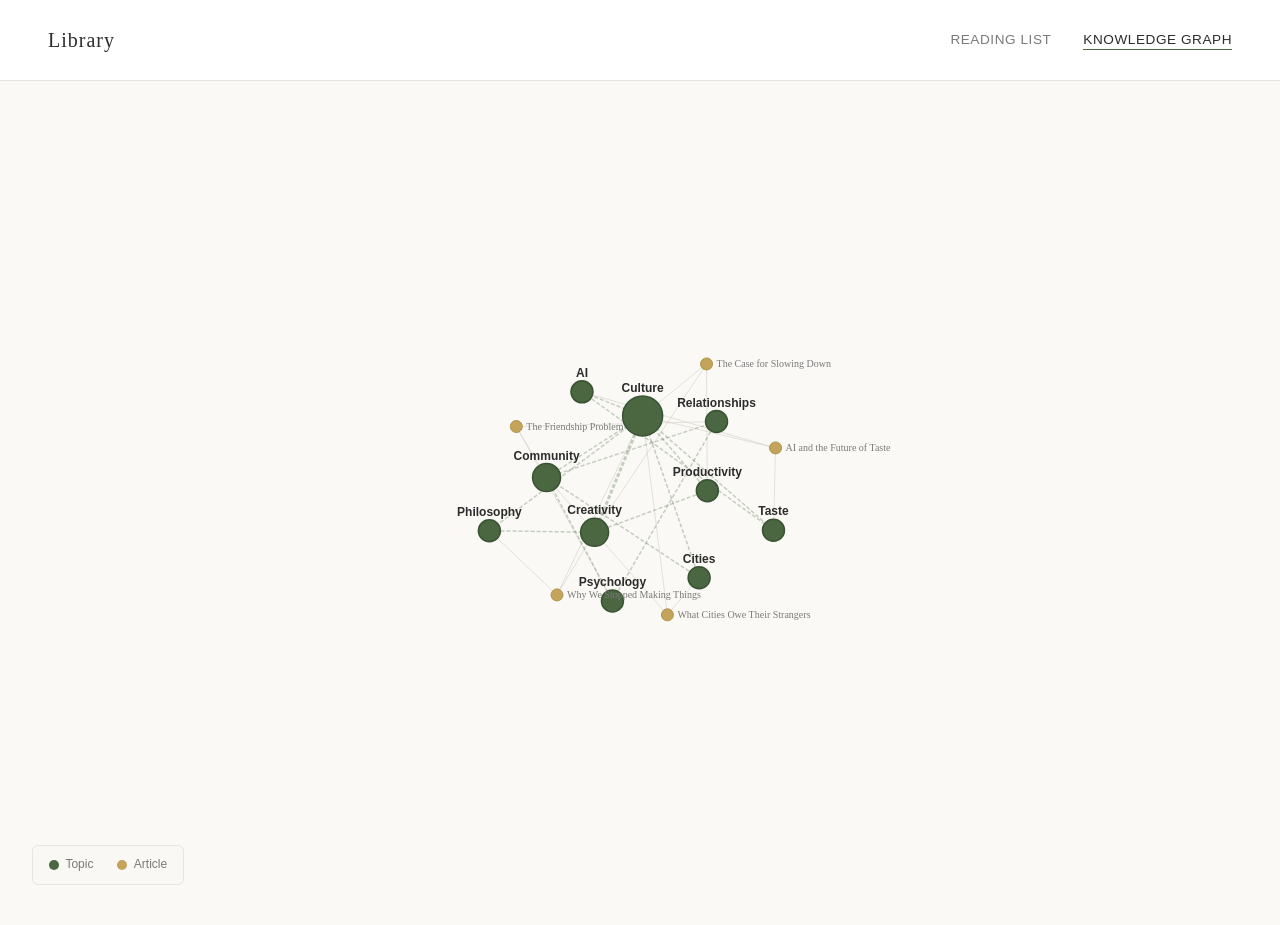
==== library/graph.html @ 1695fb92 "Add reading library: article tracking with knowledge graph website New feature for saving, organizin" ====
<!DOCTYPE html>
<html lang="en">
<head>
  <meta charset="UTF-8">
  <meta name="viewport" content="width=device-width, initial-scale=1.0">
  <title>Library - Knowledge Graph</title>
  <link rel="stylesheet" href="style.css">
  <script src="d3.min.js"></script>
</head>
<body>

<nav>
  <div class="logo">Library</div>
  <ul class="nav-links">
    <li><a href="index.html">Reading List</a></li>
    <li><a href="graph.html" class="active">Knowledge Graph</a></li>
  </ul>
</nav>

<div class="graph-container" id="graph-container">
  <div class="tooltip" id="tooltip"></div>
  <div class="graph-legend">
    <div class="legend-item"><div class="legend-dot topic"></div> Topic</div>
    <div class="legend-item"><div class="legend-dot article"></div> Article</div>
  </div>
</div>

<script src="data.js"></script>
<script>
const articles = (typeof LIBRARY_DATA !== 'undefined' && LIBRARY_DATA.articles) ? LIBRARY_DATA.articles : [];

function buildGraphData() {
  const nodes = [];
  const links = [];
  const topicSet = new Set();

  articles.forEach(a => (a.topics || []).forEach(t => topicSet.add(t)));

  topicSet.forEach(t => {
    const count = articles.filter(a => (a.topics || []).includes(t)).length;
    nodes.push({ id: 'topic:' + t, label: t, type: 'topic', count });
  });

  articles.forEach(a => {
    nodes.push({
      id: 'article:' + a.id,
      label: a.title || a.url,
      type: 'article',
      data: a,
    });
    (a.topics || []).forEach(t => {
      links.push({ source: 'article:' + a.id, target: 'topic:' + t, type: 'article_topic' });
    });
  });

  // Topic-to-topic links based on shared articles
  const topicArr = [...topicSet];
  for (let i = 0; i < topicArr.length; i++) {
    for (let j = i + 1; j < topicArr.length; j++) {
      const shared = articles.filter(a => {
        const t = a.topics || [];
        return t.includes(topicArr[i]) && t.includes(topicArr[j]);
      }).length;
      if (shared > 0) {
        links.push({
          source: 'topic:' + topicArr[i],
          target: 'topic:' + topicArr[j],
          type: 'topic_topic',
          weight: shared,
        });
      }
    }
  }

  return { nodes, links };
}

function renderGraph() {
  const container = document.getElementById('graph-container');
  const tooltip = document.getElementById('tooltip');
  const width = container.clientWidth;
  const height = container.clientHeight;

  const { nodes, links } = buildGraphData();

  if (nodes.length === 0) {
    container.innerHTML = `
      <div class="empty-state" style="padding-top: 20vh;">
        <h2>Your knowledge graph will appear here</h2>
        <p>Save articles with topics to see how your interests connect.</p>
      </div>`;
    return;
  }

  const svg = d3.select(container)
    .append('svg')
    .attr('width', width)
    .attr('height', height);

  const g = svg.append('g');

  // Zoom
  svg.call(d3.zoom()
    .scaleExtent([0.2, 4])
    .on('zoom', (event) => g.attr('transform', event.transform))
  );

  const simulation = d3.forceSimulation(nodes)
    .force('link', d3.forceLink(links).id(d => d.id).distance(d => {
      if (d.type === 'topic_topic') return 120;
      return 80;
    }))
    .force('charge', d3.forceManyBody().strength(d => d.type === 'topic' ? -300 : -100))
    .force('center', d3.forceCenter(width / 2, height / 2))
    .force('collision', d3.forceCollide().radius(d => d.type === 'topic' ? 40 : 20));

  const link = g.append('g')
    .selectAll('line')
    .data(links)
    .enter().append('line')
    .attr('class', d => d.type === 'topic_topic' ? 'link link-topic' : 'link')
    .attr('stroke-width', d => d.type === 'topic_topic' ? (d.weight || 1) * 1.5 : 1);

  const nodeG = g.append('g')
    .selectAll('g')
    .data(nodes)
    .enter().append('g')
    .attr('class', d => d.type === 'topic' ? 'node-topic' : 'node-article')
    .call(d3.drag()
      .on('start', (event, d) => {
        if (!event.active) simulation.alphaTarget(0.3).restart();
        d.fx = d.x; d.fy = d.y;
      })
      .on('drag', (event, d) => { d.fx = event.x; d.fy = event.y; })
      .on('end', (event, d) => {
        if (!event.active) simulation.alphaTarget(0);
        d.fx = null; d.fy = null;
      })
    );

  nodeG.append('circle')
    .attr('r', d => {
      if (d.type === 'topic') return 8 + (d.count || 1) * 3;
      return 6;
    });

  nodeG.append('text')
    .attr('dx', d => d.type === 'topic' ? 0 : 10)
    .attr('dy', d => d.type === 'topic' ? -(12 + (d.count || 1) * 3) : 3)
    .attr('text-anchor', d => d.type === 'topic' ? 'middle' : 'start')
    .text(d => {
      const label = d.label;
      return label.length > 35 ? label.slice(0, 32) + '...' : label;
    });

  // Tooltip on hover
  nodeG.on('mouseover', (event, d) => {
    if (d.type === 'article' && d.data) {
      const a = d.data;
      const meta = [a.author, a.source, a.date_saved].filter(Boolean).join(' &middot; ');
      tooltip.innerHTML = `
        <h3>${a.title || a.url}</h3>
        <div class="meta">${meta}</div>
        ${a.summary ? `<div class="summary">${a.summary}</div>` : ''}
      `;
      tooltip.classList.add('visible');
    } else if (d.type === 'topic') {
      const count = articles.filter(a => (a.topics || []).includes(d.label)).length;
      tooltip.innerHTML = `<h3>${d.label}</h3><div class="meta">${count} article${count !== 1 ? 's' : ''}</div>`;
      tooltip.classList.add('visible');
    }
  })
  .on('mousemove', (event) => {
    tooltip.style.left = (event.pageX + 15) + 'px';
    tooltip.style.top = (event.pageY - 10) + 'px';
  })
  .on('mouseout', () => tooltip.classList.remove('visible'))
  .on('click', (event, d) => {
    if (d.type === 'article' && d.data && d.data.url) {
      window.open(d.data.url, '_blank');
    }
  });

  simulation.on('tick', () => {
    link
      .attr('x1', d => d.source.x).attr('y1', d => d.source.y)
      .attr('x2', d => d.target.x).attr('y2', d => d.target.y);
    nodeG.attr('transform', d => `translate(${d.x},${d.y})`);
  });
}

renderGraph();
window.addEventListener('resize', () => {
  document.querySelector('#graph-container svg')?.remove();
  renderGraph();
});
</script>

</body>
</html>
---- library/style.css ----
:root {
  --bg: #faf9f6;
  --surface: #ffffff;
  --border: #e8e4df;
  --text: #2c2c2c;
  --text-muted: #7a7a7a;
  --accent: #4a6741;
  --accent-light: #e8f0e6;
  --tag-bg: #f0ece6;
  --tag-text: #5c5346;
  --person-bg: #e6ecf0;
  --person-text: #3d5a6e;
  --unread-dot: #c4a35a;
  --read-dot: #8bab82;
  --graph-topic: #4a6741;
  --graph-article: #c4a35a;
  --graph-edge: #d4cfc7;
  --font: 'Georgia', 'Times New Roman', serif;
  --font-sans: -apple-system, BlinkMacSystemFont, 'Segoe UI', sans-serif;
}

* { margin: 0; padding: 0; box-sizing: border-box; }

body {
  font-family: var(--font);
  background: var(--bg);
  color: var(--text);
  line-height: 1.6;
}

/* ── Navigation ─────────────────────────────────────────────────── */

nav {
  display: flex;
  align-items: center;
  justify-content: space-between;
  padding: 1.5rem 3rem;
  border-bottom: 1px solid var(--border);
  background: var(--surface);
}

nav .logo {
  font-size: 1.25rem;
  font-weight: normal;
  letter-spacing: 0.05em;
  color: var(--text);
}

nav .nav-links {
  display: flex;
  gap: 2rem;
  list-style: none;
  font-family: var(--font-sans);
  font-size: 0.85rem;
  letter-spacing: 0.04em;
  text-transform: uppercase;
}

nav .nav-links a {
  text-decoration: none;
  color: var(--text-muted);
  transition: color 0.2s;
  padding-bottom: 2px;
}

nav .nav-links a:hover,
nav .nav-links a.active {
  color: var(--text);
  border-bottom: 1.5px solid var(--accent);
}

/* ── Filters ────────────────────────────────────────────────────── */

.filters {
  display: flex;
  align-items: center;
  gap: 0.75rem;
  padding: 1.25rem 3rem;
  border-bottom: 1px solid var(--border);
  background: var(--surface);
  font-family: var(--font-sans);
  font-size: 0.8rem;
  flex-wrap: wrap;
}

.filter-group {
  display: flex;
  align-items: center;
  gap: 0.4rem;
}

.filter-group label {
  color: var(--text-muted);
  text-transform: uppercase;
  letter-spacing: 0.05em;
  font-size: 0.7rem;
}

.filter-btn {
  padding: 0.3rem 0.75rem;
  border: 1px solid var(--border);
  border-radius: 20px;
  background: transparent;
  color: var(--text-muted);
  cursor: pointer;
  font-family: var(--font-sans);
  font-size: 0.78rem;
  transition: all 0.15s;
}

.filter-btn:hover {
  border-color: var(--accent);
  color: var(--accent);
}

.filter-btn.active {
  background: var(--accent);
  color: white;
  border-color: var(--accent);
}

.filter-divider {
  width: 1px;
  height: 1.5rem;
  background: var(--border);
  margin: 0 0.5rem;
}

.stats {
  margin-left: auto;
  color: var(--text-muted);
  font-size: 0.78rem;
}

/* ── Article List ───────────────────────────────────────────────── */

.article-list {
  max-width: 900px;
  margin: 0 auto;
  padding: 2rem 3rem;
}

.article-card {
  padding: 1.5rem 0;
  border-bottom: 1px solid var(--border);
  cursor: default;
  transition: background 0.15s;
}

.article-card:first-child {
  padding-top: 0;
}

.article-card-header {
  display: flex;
  align-items: flex-start;
  gap: 0.75rem;
}

.status-dot {
  width: 8px;
  height: 8px;
  border-radius: 50%;
  margin-top: 0.55rem;
  flex-shrink: 0;
}

.status-dot.unread { background: var(--unread-dot); }
.status-dot.read { background: var(--read-dot); }

.article-main {
  flex: 1;
  min-width: 0;
}

.article-title {
  font-size: 1.15rem;
  font-weight: normal;
  line-height: 1.4;
}

.article-title a {
  color: var(--text);
  text-decoration: none;
}

.article-title a:hover {
  text-decoration: underline;
}

.article-meta {
  display: flex;
  align-items: center;
  gap: 0.75rem;
  margin-top: 0.3rem;
  font-family: var(--font-sans);
  font-size: 0.78rem;
  color: var(--text-muted);
}

.article-meta .sep {
  color: var(--border);
}

.article-summary {
  margin-top: 0.6rem;
  font-size: 0.95rem;
  color: var(--text-muted);
  line-height: 1.5;
}

.article-tags {
  display: flex;
  flex-wrap: wrap;
  gap: 0.4rem;
  margin-top: 0.6rem;
}

.tag {
  padding: 0.15rem 0.6rem;
  border-radius: 12px;
  font-family: var(--font-sans);
  font-size: 0.72rem;
  letter-spacing: 0.02em;
}

.tag.topic {
  background: var(--tag-bg);
  color: var(--tag-text);
}

.tag.person {
  background: var(--person-bg);
  color: var(--person-text);
}

.article-notes {
  margin-top: 0.5rem;
  padding: 0.6rem 0.8rem;
  background: var(--bg);
  border-left: 2px solid var(--accent);
  font-size: 0.88rem;
  font-style: italic;
  color: var(--text-muted);
}

.article-date {
  font-family: var(--font-sans);
  font-size: 0.75rem;
  color: var(--text-muted);
  white-space: nowrap;
  margin-top: 0.2rem;
}

.empty-state {
  text-align: center;
  padding: 4rem 2rem;
  color: var(--text-muted);
}

.empty-state h2 {
  font-weight: normal;
  font-size: 1.3rem;
  margin-bottom: 0.5rem;
}

.empty-state p {
  font-size: 0.95rem;
}

/* ── Knowledge Graph ────────────────────────────────────────────── */

.graph-container {
  width: 100%;
  height: calc(100vh - 64px);
  position: relative;
}

.graph-container svg {
  width: 100%;
  height: 100%;
}

.node-topic circle {
  fill: var(--graph-topic);
  stroke: #3a5333;
  stroke-width: 1.5;
  cursor: pointer;
}

.node-topic text {
  font-family: var(--font-sans);
  font-size: 12px;
  font-weight: 600;
  fill: var(--text);
  pointer-events: none;
}

.node-article circle {
  fill: var(--graph-article);
  stroke: #b39348;
  stroke-width: 1;
  cursor: pointer;
}

.node-article text {
  font-family: var(--font);
  font-size: 10px;
  fill: var(--text-muted);
  pointer-events: none;
}

.link {
  stroke: var(--graph-edge);
  stroke-opacity: 0.6;
}

.link-topic {
  stroke: var(--accent);
  stroke-opacity: 0.3;
  stroke-dasharray: 4 2;
}

.tooltip {
  position: absolute;
  background: var(--surface);
  border: 1px solid var(--border);
  border-radius: 6px;
  padding: 1rem;
  max-width: 320px;
  font-size: 0.85rem;
  box-shadow: 0 4px 12px rgba(0,0,0,0.08);
  pointer-events: none;
  opacity: 0;
  transition: opacity 0.15s;
  z-index: 10;
}

.tooltip.visible { opacity: 1; }

.tooltip h3 {
  font-size: 0.95rem;
  font-weight: normal;
  margin-bottom: 0.3rem;
}

.tooltip .meta {
  font-family: var(--font-sans);
  font-size: 0.75rem;
  color: var(--text-muted);
  margin-bottom: 0.4rem;
}

.tooltip .summary {
  font-size: 0.82rem;
  color: var(--text-muted);
  line-height: 1.4;
}

.graph-legend {
  position: absolute;
  bottom: 2rem;
  left: 2rem;
  display: flex;
  gap: 1.5rem;
  font-family: var(--font-sans);
  font-size: 0.75rem;
  color: var(--text-muted);
  background: rgba(250, 249, 246, 0.9);
  padding: 0.6rem 1rem;
  border-radius: 6px;
  border: 1px solid var(--border);
}

.legend-item {
  display: flex;
  align-items: center;
  gap: 0.4rem;
}

.legend-dot {
  width: 10px;
  height: 10px;
  border-radius: 50%;
}

.legend-dot.topic { background: var(--graph-topic); }
.legend-dot.article { background: var(--graph-article); }
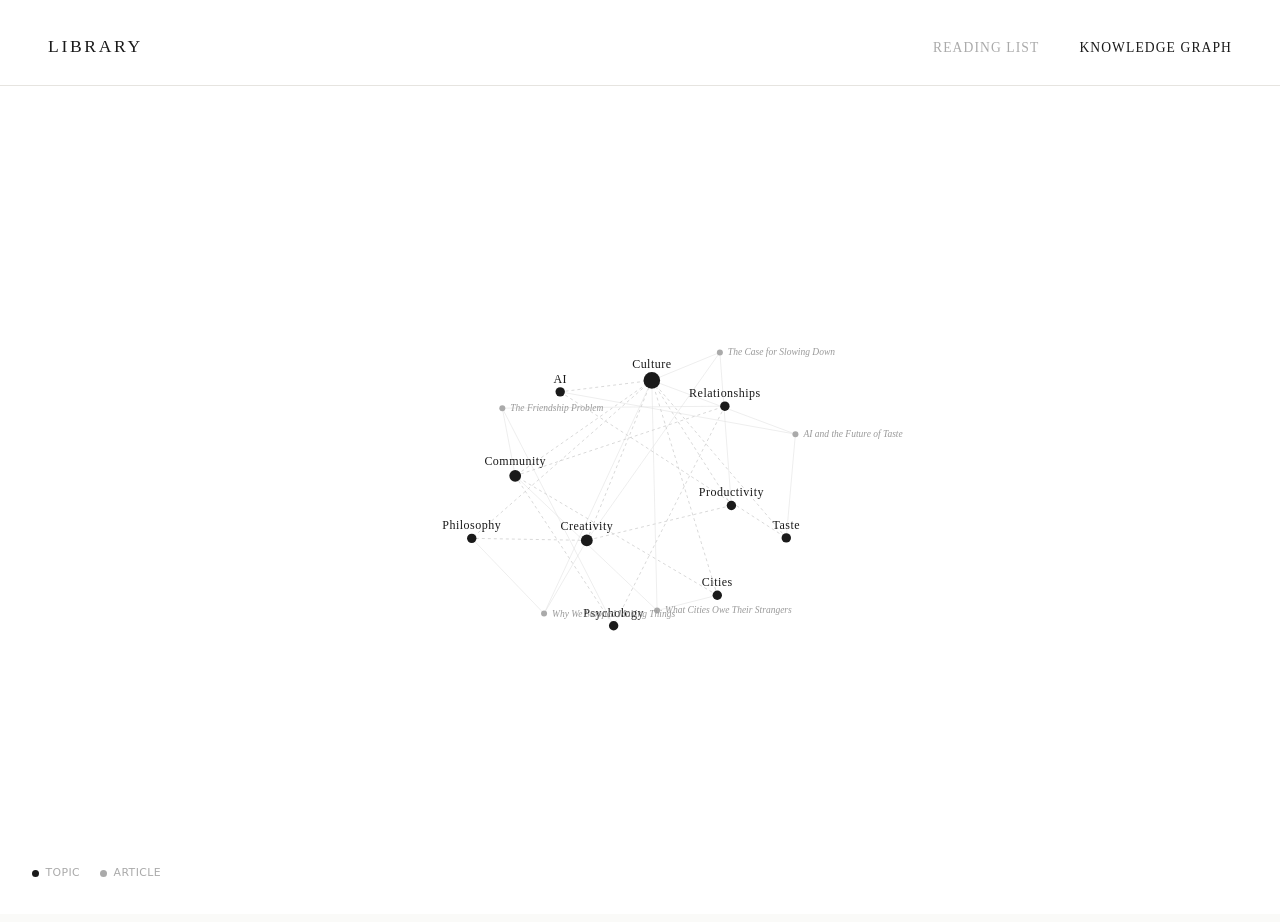
==== commit 283498b3: "Redesign knowledge graph and add article detection to email processing Graph: small black dots, seri" ====
--- a/library/graph.html
+++ b/library/graph.html
@@ -53,7 +53,6 @@
     });
   });
 
-  // Topic-to-topic links based on shared articles
   const topicArr = [...topicSet];
   for (let i = 0; i < topicArr.length; i++) {
     for (let j = i + 1; j < topicArr.length; j++) {
@@ -99,7 +98,6 @@
 
   const g = svg.append('g');
 
-  // Zoom
   svg.call(d3.zoom()
     .scaleExtent([0.2, 4])
     .on('zoom', (event) => g.attr('transform', event.transform))
@@ -107,25 +105,28 @@
 
   const simulation = d3.forceSimulation(nodes)
     .force('link', d3.forceLink(links).id(d => d.id).distance(d => {
-      if (d.type === 'topic_topic') return 120;
-      return 80;
+      if (d.type === 'topic_topic') return 160;
+      return 100;
     }))
-    .force('charge', d3.forceManyBody().strength(d => d.type === 'topic' ? -300 : -100))
+    .force('charge', d3.forceManyBody().strength(d => d.type === 'topic' ? -400 : -80))
     .force('center', d3.forceCenter(width / 2, height / 2))
-    .force('collision', d3.forceCollide().radius(d => d.type === 'topic' ? 40 : 20));
-
+    .force('collision', d3.forceCollide().radius(d => d.type === 'topic' ? 30 : 15));
+
+  // Draw links
   const link = g.append('g')
     .selectAll('line')
     .data(links)
     .enter().append('line')
-    .attr('class', d => d.type === 'topic_topic' ? 'link link-topic' : 'link')
-    .attr('stroke-width', d => d.type === 'topic_topic' ? (d.weight || 1) * 1.5 : 1);
-
+    .attr('stroke', d => d.type === 'topic_topic' ? '#ccc' : '#ddd')
+    .attr('stroke-width', d => d.type === 'topic_topic' ? 0.75 : 0.5)
+    .attr('stroke-dasharray', d => d.type === 'topic_topic' ? '3 3' : 'none');
+
+  // Draw nodes
   const nodeG = g.append('g')
     .selectAll('g')
     .data(nodes)
     .enter().append('g')
-    .attr('class', d => d.type === 'topic' ? 'node-topic' : 'node-article')
+    .style('cursor', 'pointer')
     .call(d3.drag()
       .on('start', (event, d) => {
         if (!event.active) simulation.alphaTarget(0.3).restart();
@@ -140,24 +141,46 @@
 
   nodeG.append('circle')
     .attr('r', d => {
-      if (d.type === 'topic') return 8 + (d.count || 1) * 3;
-      return 6;
-    });
-
+      if (d.type === 'topic') return 3.5 + (d.count || 1) * 1.2;
+      return 3;
+    })
+    .attr('fill', d => d.type === 'topic' ? '#1a1a1a' : '#aaa')
+    .attr('stroke', 'none');
+
+  // Labels
   nodeG.append('text')
-    .attr('dx', d => d.type === 'topic' ? 0 : 10)
-    .attr('dy', d => d.type === 'topic' ? -(12 + (d.count || 1) * 3) : 3)
+    .attr('dx', d => d.type === 'topic' ? 0 : 8)
+    .attr('dy', d => d.type === 'topic' ? -(8 + (d.count || 1) * 1.2) : 3)
     .attr('text-anchor', d => d.type === 'topic' ? 'middle' : 'start')
+    .attr('font-family', d => d.type === 'topic'
+      ? "'Georgia', 'Times New Roman', serif"
+      : "'Georgia', 'Times New Roman', serif")
+    .attr('font-size', d => d.type === 'topic' ? '12px' : '9.5px')
+    .attr('font-style', d => d.type === 'article' ? 'italic' : 'normal')
+    .attr('fill', d => d.type === 'topic' ? '#1a1a1a' : '#999')
+    .attr('letter-spacing', d => d.type === 'topic' ? '0.04em' : '0')
     .text(d => {
       const label = d.label;
-      return label.length > 35 ? label.slice(0, 32) + '...' : label;
+      if (d.type === 'article') return label.length > 40 ? label.slice(0, 37) + '...' : label;
+      return label;
     });
 
-  // Tooltip on hover
-  nodeG.on('mouseover', (event, d) => {
+  // Hover effects
+  nodeG.on('mouseover', function(event, d) {
+    d3.select(this).select('circle')
+      .transition().duration(150)
+      .attr('r', d.type === 'topic' ? 5 + (d.count || 1) * 1.2 : 4.5);
+
+    // Highlight connected links
+    link.attr('stroke', l =>
+      (l.source === d || l.target === d) ? '#1a1a1a' : (l.type === 'topic_topic' ? '#ccc' : '#ddd')
+    ).attr('stroke-width', l =>
+      (l.source === d || l.target === d) ? 1 : (l.type === 'topic_topic' ? 0.75 : 0.5)
+    );
+
     if (d.type === 'article' && d.data) {
       const a = d.data;
-      const meta = [a.author, a.source, a.date_saved].filter(Boolean).join(' &middot; ');
+      const meta = [a.author, a.source, a.date_saved].filter(Boolean).join(' · ');
       tooltip.innerHTML = `
         <h3>${a.title || a.url}</h3>
         <div class="meta">${meta}</div>
@@ -165,8 +188,13 @@
       `;
       tooltip.classList.add('visible');
     } else if (d.type === 'topic') {
-      const count = articles.filter(a => (a.topics || []).includes(d.label)).length;
-      tooltip.innerHTML = `<h3>${d.label}</h3><div class="meta">${count} article${count !== 1 ? 's' : ''}</div>`;
+      const topicArticles = articles.filter(a => (a.topics || []).includes(d.label));
+      const titles = topicArticles.map(a => a.title || a.url).slice(0, 5);
+      tooltip.innerHTML = `
+        <h3>${d.label}</h3>
+        <div class="meta">${topicArticles.length} article${topicArticles.length !== 1 ? 's' : ''}</div>
+        <div class="summary">${titles.join('<br>')}</div>
+      `;
       tooltip.classList.add('visible');
     }
   })
@@ -174,7 +202,16 @@
     tooltip.style.left = (event.pageX + 15) + 'px';
     tooltip.style.top = (event.pageY - 10) + 'px';
   })
-  .on('mouseout', () => tooltip.classList.remove('visible'))
+  .on('mouseout', function(event, d) {
+    d3.select(this).select('circle')
+      .transition().duration(150)
+      .attr('r', d.type === 'topic' ? 3.5 + (d.count || 1) * 1.2 : 3);
+
+    link.attr('stroke', l => l.type === 'topic_topic' ? '#ccc' : '#ddd')
+      .attr('stroke-width', l => l.type === 'topic_topic' ? 0.75 : 0.5);
+
+    tooltip.classList.remove('visible');
+  })
   .on('click', (event, d) => {
     if (d.type === 'article' && d.data && d.data.url) {
       window.open(d.data.url, '_blank');
--- a/library/style.css
+++ b/library/style.css
@@ -1,22 +1,19 @@
 :root {
-  --bg: #faf9f6;
+  --bg: #fafaf8;
   --surface: #ffffff;
-  --border: #e8e4df;
-  --text: #2c2c2c;
-  --text-muted: #7a7a7a;
-  --accent: #4a6741;
-  --accent-light: #e8f0e6;
-  --tag-bg: #f0ece6;
-  --tag-text: #5c5346;
-  --person-bg: #e6ecf0;
-  --person-text: #3d5a6e;
-  --unread-dot: #c4a35a;
-  --read-dot: #8bab82;
-  --graph-topic: #4a6741;
-  --graph-article: #c4a35a;
-  --graph-edge: #d4cfc7;
-  --font: 'Georgia', 'Times New Roman', serif;
-  --font-sans: -apple-system, BlinkMacSystemFont, 'Segoe UI', sans-serif;
+  --border: #e6e4e0;
+  --text: #1a1a1a;
+  --text-muted: #888;
+  --text-light: #aaa;
+  --accent: #1a1a1a;
+  --tag-bg: #f2f0ec;
+  --tag-text: #555;
+  --person-bg: #eceef2;
+  --person-text: #4a5568;
+  --unread-dot: #c9a84c;
+  --read-dot: #9ab893;
+  --font: 'Georgia', 'Times New Roman', 'Iowan Old Style', 'Palatino Linotype', serif;
+  --font-sans: -apple-system, BlinkMacSystemFont, 'Segoe UI', system-ui, sans-serif;
 }
 
 * { margin: 0; padding: 0; box-sizing: border-box; }
@@ -25,48 +22,49 @@
   font-family: var(--font);
   background: var(--bg);
   color: var(--text);
-  line-height: 1.6;
+  line-height: 1.65;
+  -webkit-font-smoothing: antialiased;
 }
 
 /* ── Navigation ─────────────────────────────────────────────────── */
 
 nav {
   display: flex;
-  align-items: center;
+  align-items: baseline;
   justify-content: space-between;
-  padding: 1.5rem 3rem;
+  padding: 2rem 3rem 1.5rem;
   border-bottom: 1px solid var(--border);
   background: var(--surface);
 }
 
 nav .logo {
-  font-size: 1.25rem;
+  font-family: var(--font);
+  font-size: 1.1rem;
   font-weight: normal;
-  letter-spacing: 0.05em;
+  letter-spacing: 0.15em;
+  text-transform: uppercase;
   color: var(--text);
 }
 
 nav .nav-links {
   display: flex;
-  gap: 2rem;
+  gap: 2.5rem;
   list-style: none;
-  font-family: var(--font-sans);
+  font-family: var(--font);
   font-size: 0.85rem;
-  letter-spacing: 0.04em;
+  letter-spacing: 0.08em;
   text-transform: uppercase;
 }
 
 nav .nav-links a {
   text-decoration: none;
-  color: var(--text-muted);
+  color: var(--text-light);
   transition: color 0.2s;
-  padding-bottom: 2px;
 }
 
 nav .nav-links a:hover,
 nav .nav-links a.active {
   color: var(--text);
-  border-bottom: 1.5px solid var(--accent);
 }
 
 /* ── Filters ────────────────────────────────────────────────────── */
@@ -74,77 +72,77 @@
 .filters {
   display: flex;
   align-items: center;
-  gap: 0.75rem;
-  padding: 1.25rem 3rem;
+  gap: 0.6rem;
+  padding: 1rem 3rem;
   border-bottom: 1px solid var(--border);
   background: var(--surface);
   font-family: var(--font-sans);
-  font-size: 0.8rem;
+  font-size: 0.75rem;
   flex-wrap: wrap;
 }
 
 .filter-group {
   display: flex;
   align-items: center;
-  gap: 0.4rem;
+  gap: 0.35rem;
 }
 
 .filter-group label {
-  color: var(--text-muted);
+  color: var(--text-light);
   text-transform: uppercase;
-  letter-spacing: 0.05em;
-  font-size: 0.7rem;
+  letter-spacing: 0.08em;
+  font-size: 0.65rem;
+  margin-right: 0.2rem;
 }
 
 .filter-btn {
-  padding: 0.3rem 0.75rem;
+  padding: 0.25rem 0.7rem;
   border: 1px solid var(--border);
-  border-radius: 20px;
+  border-radius: 3px;
   background: transparent;
   color: var(--text-muted);
   cursor: pointer;
   font-family: var(--font-sans);
-  font-size: 0.78rem;
+  font-size: 0.73rem;
   transition: all 0.15s;
 }
 
 .filter-btn:hover {
-  border-color: var(--accent);
-  color: var(--accent);
+  border-color: var(--text-muted);
+  color: var(--text);
 }
 
 .filter-btn.active {
-  background: var(--accent);
-  color: white;
-  border-color: var(--accent);
+  background: var(--text);
+  color: var(--surface);
+  border-color: var(--text);
 }
 
 .filter-divider {
   width: 1px;
-  height: 1.5rem;
+  height: 1.2rem;
   background: var(--border);
-  margin: 0 0.5rem;
+  margin: 0 0.4rem;
 }
 
 .stats {
   margin-left: auto;
-  color: var(--text-muted);
-  font-size: 0.78rem;
+  color: var(--text-light);
+  font-size: 0.73rem;
+  letter-spacing: 0.02em;
 }
 
 /* ── Article List ───────────────────────────────────────────────── */
 
 .article-list {
-  max-width: 900px;
+  max-width: 720px;
   margin: 0 auto;
-  padding: 2rem 3rem;
+  padding: 2.5rem 2rem;
 }
 
 .article-card {
-  padding: 1.5rem 0;
+  padding: 1.75rem 0;
   border-bottom: 1px solid var(--border);
-  cursor: default;
-  transition: background 0.15s;
 }
 
 .article-card:first-child {
@@ -154,14 +152,14 @@
 .article-card-header {
   display: flex;
   align-items: flex-start;
-  gap: 0.75rem;
+  gap: 0.85rem;
 }
 
 .status-dot {
-  width: 8px;
-  height: 8px;
+  width: 6px;
+  height: 6px;
   border-radius: 50%;
-  margin-top: 0.55rem;
+  margin-top: 0.6rem;
   flex-shrink: 0;
 }
 
@@ -174,9 +172,10 @@
 }
 
 .article-title {
-  font-size: 1.15rem;
+  font-family: var(--font);
+  font-size: 1.1rem;
   font-weight: normal;
-  line-height: 1.4;
+  line-height: 1.35;
 }
 
 .article-title a {
@@ -186,16 +185,19 @@
 
 .article-title a:hover {
   text-decoration: underline;
+  text-decoration-thickness: 0.5px;
+  text-underline-offset: 3px;
 }
 
 .article-meta {
   display: flex;
   align-items: center;
-  gap: 0.75rem;
-  margin-top: 0.3rem;
-  font-family: var(--font-sans);
-  font-size: 0.78rem;
-  color: var(--text-muted);
+  gap: 0.5rem;
+  margin-top: 0.25rem;
+  font-family: var(--font-sans);
+  font-size: 0.73rem;
+  color: var(--text-light);
+  letter-spacing: 0.01em;
 }
 
 .article-meta .sep {
@@ -203,25 +205,25 @@
 }
 
 .article-summary {
+  margin-top: 0.5rem;
+  font-size: 0.9rem;
+  color: var(--text-muted);
+  line-height: 1.55;
+}
+
+.article-tags {
+  display: flex;
+  flex-wrap: wrap;
+  gap: 0.35rem;
   margin-top: 0.6rem;
-  font-size: 0.95rem;
-  color: var(--text-muted);
-  line-height: 1.5;
-}
-
-.article-tags {
-  display: flex;
-  flex-wrap: wrap;
-  gap: 0.4rem;
-  margin-top: 0.6rem;
 }
 
 .tag {
-  padding: 0.15rem 0.6rem;
-  border-radius: 12px;
-  font-family: var(--font-sans);
-  font-size: 0.72rem;
-  letter-spacing: 0.02em;
+  padding: 0.12rem 0.55rem;
+  border-radius: 2px;
+  font-family: var(--font-sans);
+  font-size: 0.68rem;
+  letter-spacing: 0.03em;
 }
 
 .tag.topic {
@@ -236,100 +238,62 @@
 
 .article-notes {
   margin-top: 0.5rem;
-  padding: 0.6rem 0.8rem;
-  background: var(--bg);
-  border-left: 2px solid var(--accent);
-  font-size: 0.88rem;
+  padding: 0.5rem 0.75rem;
+  border-left: 1.5px solid var(--text-light);
+  font-size: 0.85rem;
   font-style: italic;
   color: var(--text-muted);
-}
-
-.article-date {
-  font-family: var(--font-sans);
-  font-size: 0.75rem;
-  color: var(--text-muted);
-  white-space: nowrap;
-  margin-top: 0.2rem;
+  line-height: 1.5;
+}
+
+.read-date {
+  font-family: var(--font-sans);
+  font-size: 0.68rem;
+  color: var(--read-dot);
+  margin-top: 0.25rem;
+  letter-spacing: 0.02em;
 }
 
 .empty-state {
   text-align: center;
-  padding: 4rem 2rem;
-  color: var(--text-muted);
+  padding: 6rem 2rem;
+  color: var(--text-light);
 }
 
 .empty-state h2 {
+  font-family: var(--font);
   font-weight: normal;
-  font-size: 1.3rem;
+  font-size: 1.2rem;
   margin-bottom: 0.5rem;
+  color: var(--text-muted);
 }
 
 .empty-state p {
-  font-size: 0.95rem;
+  font-size: 0.9rem;
 }
 
 /* ── Knowledge Graph ────────────────────────────────────────────── */
 
 .graph-container {
   width: 100%;
-  height: calc(100vh - 64px);
+  height: calc(100vh - 72px);
   position: relative;
+  background: var(--surface);
 }
 
 .graph-container svg {
   width: 100%;
   height: 100%;
-}
-
-.node-topic circle {
-  fill: var(--graph-topic);
-  stroke: #3a5333;
-  stroke-width: 1.5;
-  cursor: pointer;
-}
-
-.node-topic text {
-  font-family: var(--font-sans);
-  font-size: 12px;
-  font-weight: 600;
-  fill: var(--text);
-  pointer-events: none;
-}
-
-.node-article circle {
-  fill: var(--graph-article);
-  stroke: #b39348;
-  stroke-width: 1;
-  cursor: pointer;
-}
-
-.node-article text {
-  font-family: var(--font);
-  font-size: 10px;
-  fill: var(--text-muted);
-  pointer-events: none;
-}
-
-.link {
-  stroke: var(--graph-edge);
-  stroke-opacity: 0.6;
-}
-
-.link-topic {
-  stroke: var(--accent);
-  stroke-opacity: 0.3;
-  stroke-dasharray: 4 2;
 }
 
 .tooltip {
   position: absolute;
   background: var(--surface);
   border: 1px solid var(--border);
-  border-radius: 6px;
-  padding: 1rem;
-  max-width: 320px;
-  font-size: 0.85rem;
-  box-shadow: 0 4px 12px rgba(0,0,0,0.08);
+  padding: 0.9rem 1rem;
+  max-width: 300px;
+  font-size: 0.82rem;
+  box-shadow: 0 2px 8px rgba(0,0,0,0.06);
   pointer-events: none;
   opacity: 0;
   transition: opacity 0.15s;
@@ -339,22 +303,24 @@
 .tooltip.visible { opacity: 1; }
 
 .tooltip h3 {
-  font-size: 0.95rem;
+  font-family: var(--font);
+  font-size: 0.9rem;
   font-weight: normal;
-  margin-bottom: 0.3rem;
+  margin-bottom: 0.25rem;
+  line-height: 1.3;
 }
 
 .tooltip .meta {
   font-family: var(--font-sans);
-  font-size: 0.75rem;
-  color: var(--text-muted);
-  margin-bottom: 0.4rem;
+  font-size: 0.7rem;
+  color: var(--text-light);
+  margin-bottom: 0.35rem;
 }
 
 .tooltip .summary {
-  font-size: 0.82rem;
-  color: var(--text-muted);
-  line-height: 1.4;
+  font-size: 0.78rem;
+  color: var(--text-muted);
+  line-height: 1.45;
 }
 
 .graph-legend {
@@ -362,14 +328,12 @@
   bottom: 2rem;
   left: 2rem;
   display: flex;
-  gap: 1.5rem;
-  font-family: var(--font-sans);
-  font-size: 0.75rem;
-  color: var(--text-muted);
-  background: rgba(250, 249, 246, 0.9);
-  padding: 0.6rem 1rem;
-  border-radius: 6px;
-  border: 1px solid var(--border);
+  gap: 1.25rem;
+  font-family: var(--font-sans);
+  font-size: 0.68rem;
+  color: var(--text-light);
+  letter-spacing: 0.04em;
+  text-transform: uppercase;
 }
 
 .legend-item {
@@ -379,10 +343,10 @@
 }
 
 .legend-dot {
-  width: 10px;
-  height: 10px;
+  width: 7px;
+  height: 7px;
   border-radius: 50%;
 }
 
-.legend-dot.topic { background: var(--graph-topic); }
-.legend-dot.article { background: var(--graph-article); }
+.legend-dot.topic { background: var(--text); }
+.legend-dot.article { background: var(--text-light); }
